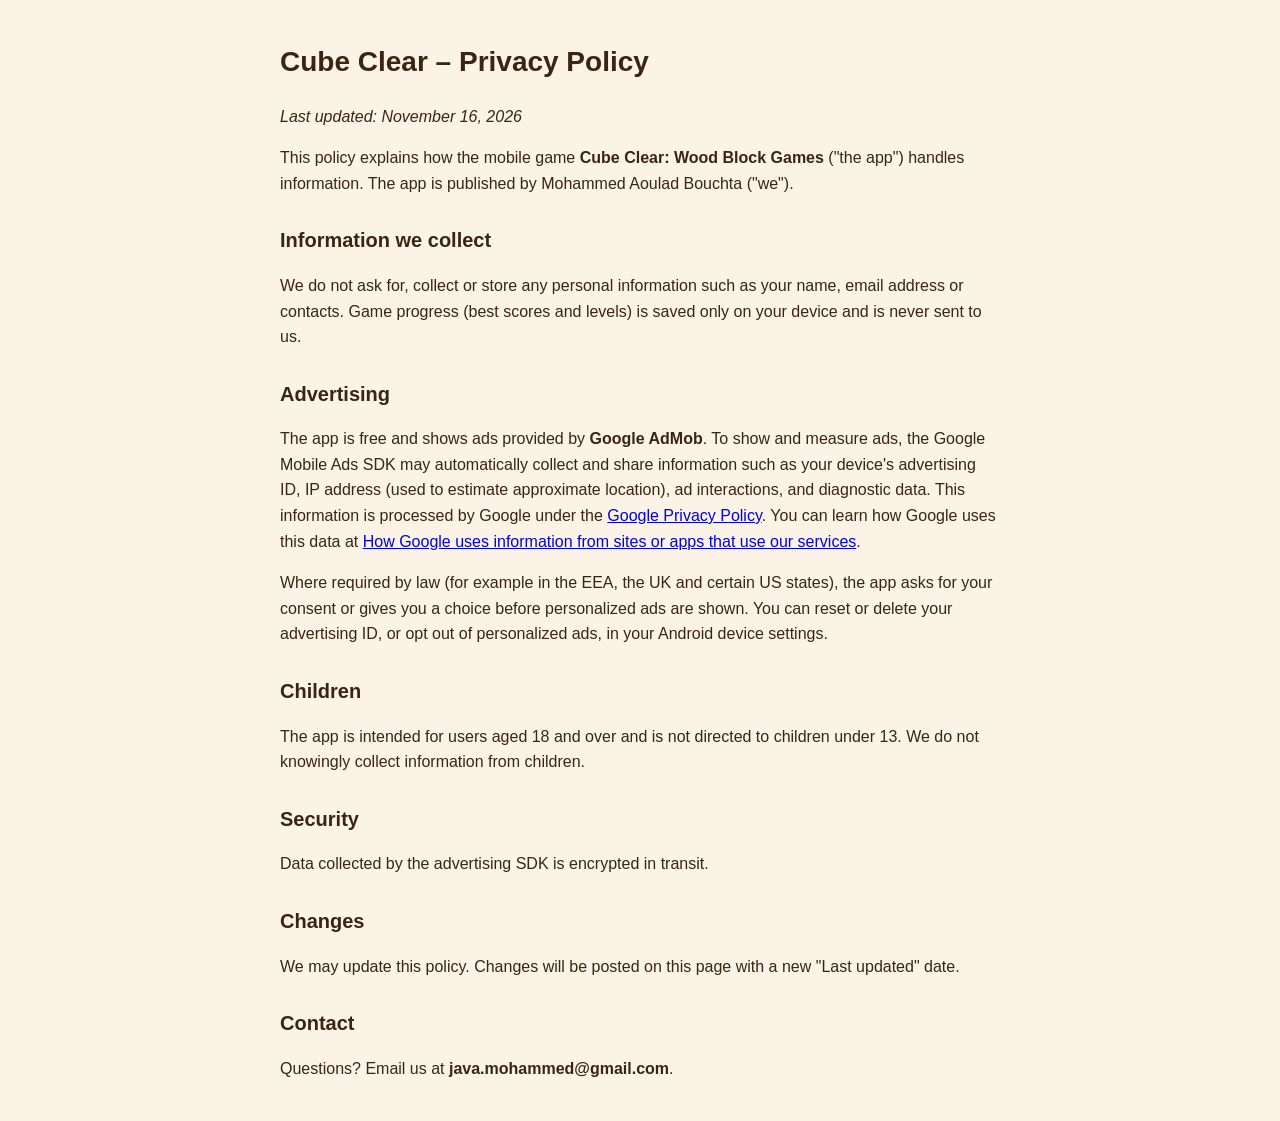
==== privacy-cubeclear.html @ 118a4f5f "Add files via upload" ====
<!DOCTYPE html>
<html lang="en">
<head>
<meta charset="utf-8">
<meta name="viewport" content="width=device-width, initial-scale=1">
<title>Cube Clear – Privacy Policy</title>
<style>
  body { font-family: -apple-system, Segoe UI, Roboto, Arial, sans-serif; max-width: 720px; margin: 40px auto; padding: 0 20px; color: #3b2412; line-height: 1.6; background: #fbf4e6; }
  h1 { font-size: 28px; } h2 { font-size: 20px; margin-top: 28px; }
</style>
</head>
<body>
<h1>Cube Clear – Privacy Policy</h1>
<p><em>Last updated: November 16, 2026</em></p>

<p>This policy explains how the mobile game <strong>Cube Clear: Wood Block Games</strong> ("the app") handles information. The app is published by Mohammed Aoulad Bouchta ("we").</p>

<h2>Information we collect</h2>
<p>We do not ask for, collect or store any personal information such as your name, email address or contacts. Game progress (best scores and levels) is saved only on your device and is never sent to us.</p>

<h2>Advertising</h2>
<p>The app is free and shows ads provided by <strong>Google AdMob</strong>. To show and measure ads, the Google Mobile Ads SDK may automatically collect and share information such as your device's advertising ID, IP address (used to estimate approximate location), ad interactions, and diagnostic data. This information is processed by Google under the <a href="https://policies.google.com/privacy">Google Privacy Policy</a>. You can learn how Google uses this data at <a href="https://policies.google.com/technologies/partner-sites">How Google uses information from sites or apps that use our services</a>.</p>
<p>Where required by law (for example in the EEA, the UK and certain US states), the app asks for your consent or gives you a choice before personalized ads are shown. You can reset or delete your advertising ID, or opt out of personalized ads, in your Android device settings.</p>

<h2>Children</h2>
<p>The app is intended for users aged 18 and over and is not directed to children under 13. We do not knowingly collect information from children.</p>

<h2>Security</h2>
<p>Data collected by the advertising SDK is encrypted in transit.</p>

<h2>Changes</h2>
<p>We may update this policy. Changes will be posted on this page with a new "Last updated" date.</p>

<h2>Contact</h2>
<p>Questions? Email us at <strong>java.mohammed@gmail.com</strong>.</p>
</body>
</html>
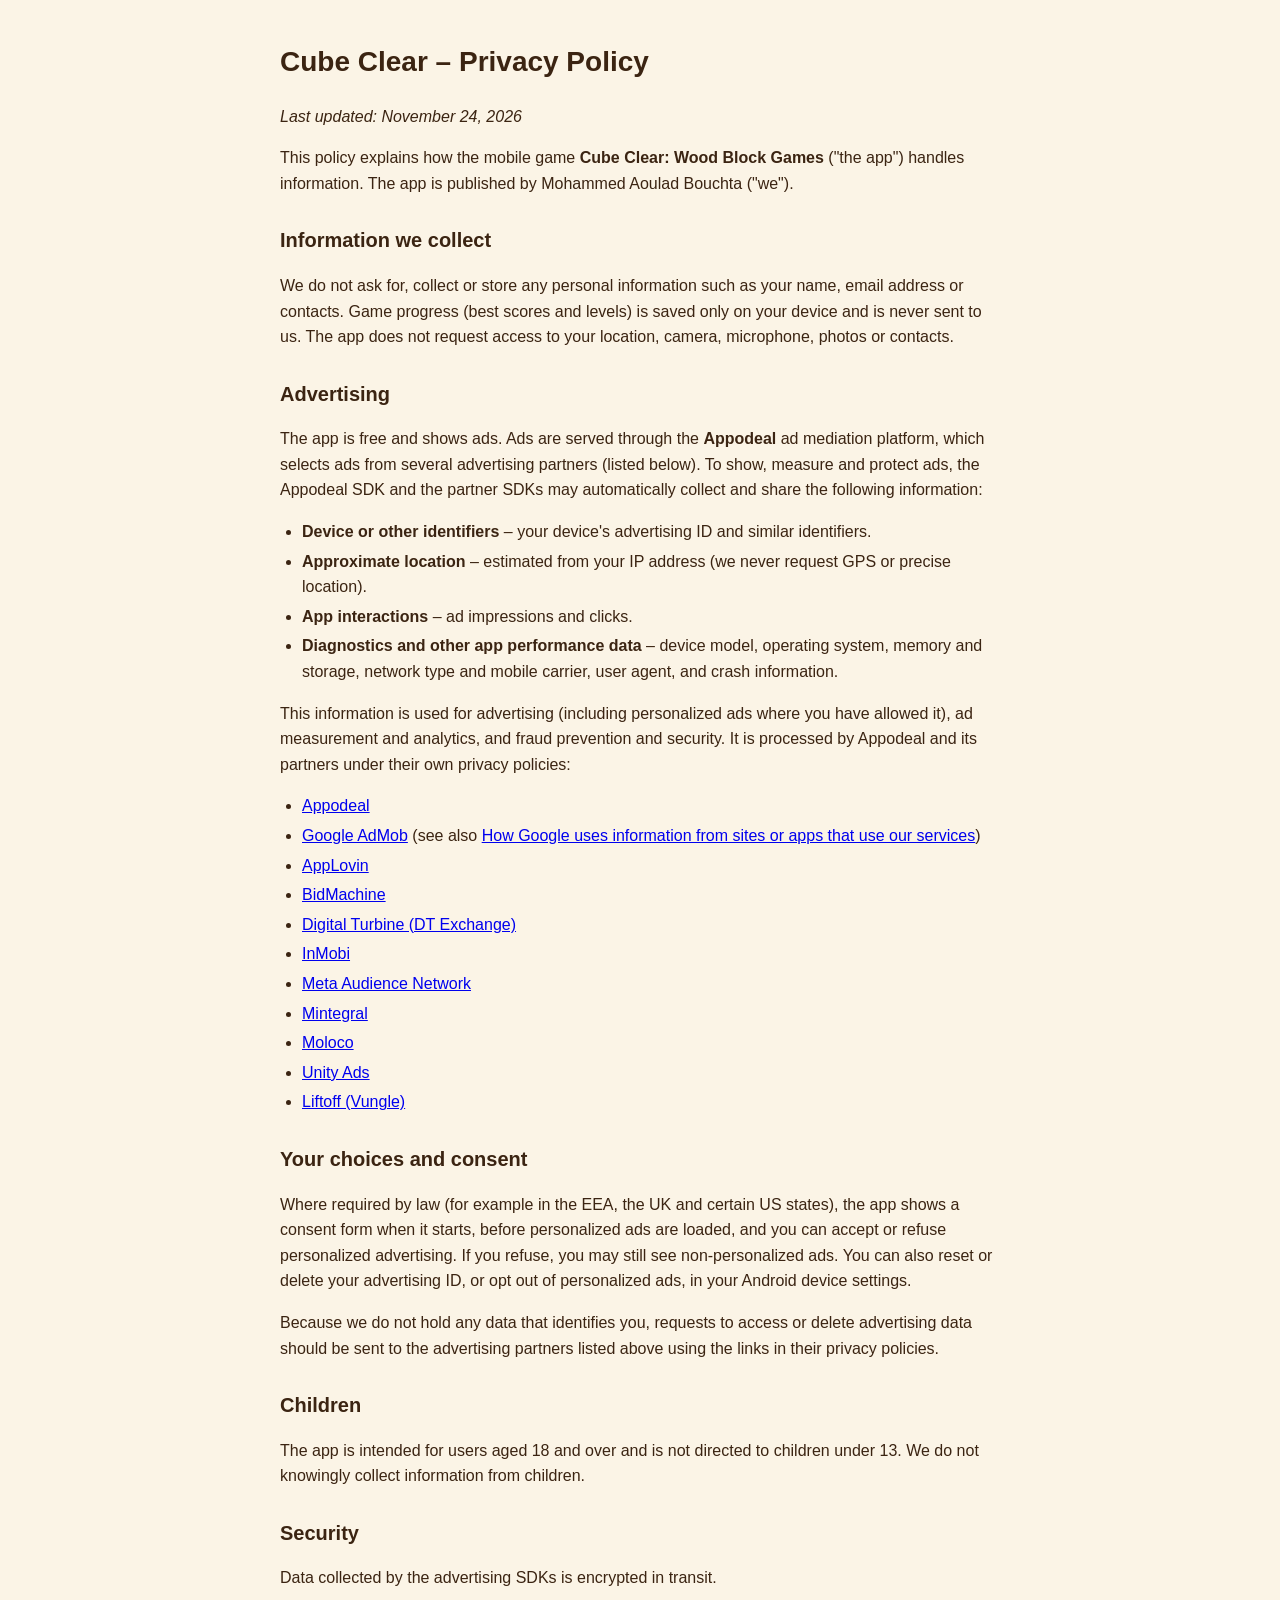
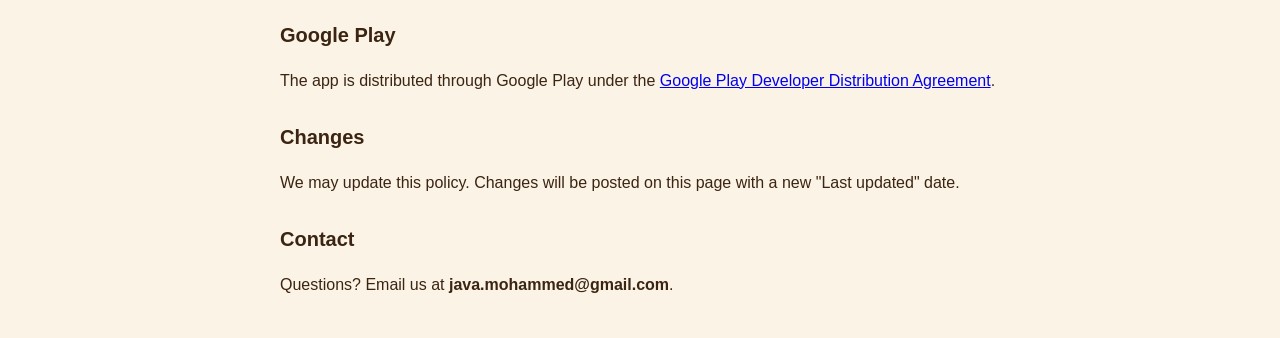
==== commit 8ed4d0bd: "تحديث سياسة خصوصية Cube Clear Co-Authored-By: Claude Opus 5.5 <noreply@anthropic.com> Claude-Session" ====
--- a/privacy-cubeclear.html
+++ b/privacy-cubeclear.html
@@ -7,26 +7,53 @@
 <style>
   body { font-family: -apple-system, Segoe UI, Roboto, Arial, sans-serif; max-width: 720px; margin: 40px auto; padding: 0 20px; color: #3b2412; line-height: 1.6; background: #fbf4e6; }
   h1 { font-size: 28px; } h2 { font-size: 20px; margin-top: 28px; }
+  ul { padding-left: 22px; } li { margin: 4px 0; }
 </style>
 </head>
 <body>
 <h1>Cube Clear – Privacy Policy</h1>
-<p><em>Last updated: November 16, 2026</em></p>
+<p><em>Last updated: November 24, 2026</em></p>
 
 <p>This policy explains how the mobile game <strong>Cube Clear: Wood Block Games</strong> ("the app") handles information. The app is published by Mohammed Aoulad Bouchta ("we").</p>
 
 <h2>Information we collect</h2>
-<p>We do not ask for, collect or store any personal information such as your name, email address or contacts. Game progress (best scores and levels) is saved only on your device and is never sent to us.</p>
+<p>We do not ask for, collect or store any personal information such as your name, email address or contacts. Game progress (best scores and levels) is saved only on your device and is never sent to us. The app does not request access to your location, camera, microphone, photos or contacts.</p>
 
 <h2>Advertising</h2>
-<p>The app is free and shows ads provided by <strong>Google AdMob</strong>. To show and measure ads, the Google Mobile Ads SDK may automatically collect and share information such as your device's advertising ID, IP address (used to estimate approximate location), ad interactions, and diagnostic data. This information is processed by Google under the <a href="https://policies.google.com/privacy">Google Privacy Policy</a>. You can learn how Google uses this data at <a href="https://policies.google.com/technologies/partner-sites">How Google uses information from sites or apps that use our services</a>.</p>
-<p>Where required by law (for example in the EEA, the UK and certain US states), the app asks for your consent or gives you a choice before personalized ads are shown. You can reset or delete your advertising ID, or opt out of personalized ads, in your Android device settings.</p>
+<p>The app is free and shows ads. Ads are served through the <strong>Appodeal</strong> ad mediation platform, which selects ads from several advertising partners (listed below). To show, measure and protect ads, the Appodeal SDK and the partner SDKs may automatically collect and share the following information:</p>
+<ul>
+  <li><strong>Device or other identifiers</strong> – your device's advertising ID and similar identifiers.</li>
+  <li><strong>Approximate location</strong> – estimated from your IP address (we never request GPS or precise location).</li>
+  <li><strong>App interactions</strong> – ad impressions and clicks.</li>
+  <li><strong>Diagnostics and other app performance data</strong> – device model, operating system, memory and storage, network type and mobile carrier, user agent, and crash information.</li>
+</ul>
+<p>This information is used for advertising (including personalized ads where you have allowed it), ad measurement and analytics, and fraud prevention and security. It is processed by Appodeal and its partners under their own privacy policies:</p>
+<ul>
+  <li><a href="https://appodeal.com/privacy-policy/">Appodeal</a></li>
+  <li><a href="https://policies.google.com/privacy">Google AdMob</a> (see also <a href="https://policies.google.com/technologies/partner-sites">How Google uses information from sites or apps that use our services</a>)</li>
+  <li><a href="https://www.applovin.com/privacy/">AppLovin</a></li>
+  <li><a href="https://bidmachine.io/privacy-policy/">BidMachine</a></li>
+  <li><a href="https://www.digitalturbine.com/privacy-policy">Digital Turbine (DT Exchange)</a></li>
+  <li><a href="https://www.inmobi.com/privacy-policy">InMobi</a></li>
+  <li><a href="https://www.facebook.com/privacy/policy">Meta Audience Network</a></li>
+  <li><a href="https://www.mintegral.com/en/privacy">Mintegral</a></li>
+  <li><a href="https://www.moloco.com/privacy-policy">Moloco</a></li>
+  <li><a href="https://unity.com/legal/game-player-and-app-user-privacy-policy">Unity Ads</a></li>
+  <li><a href="https://liftoff.io/privacy-policy/">Liftoff (Vungle)</a></li>
+</ul>
+
+<h2>Your choices and consent</h2>
+<p>Where required by law (for example in the EEA, the UK and certain US states), the app shows a consent form when it starts, before personalized ads are loaded, and you can accept or refuse personalized advertising. If you refuse, you may still see non-personalized ads. You can also reset or delete your advertising ID, or opt out of personalized ads, in your Android device settings.</p>
+<p>Because we do not hold any data that identifies you, requests to access or delete advertising data should be sent to the advertising partners listed above using the links in their privacy policies.</p>
 
 <h2>Children</h2>
 <p>The app is intended for users aged 18 and over and is not directed to children under 13. We do not knowingly collect information from children.</p>
 
 <h2>Security</h2>
-<p>Data collected by the advertising SDK is encrypted in transit.</p>
+<p>Data collected by the advertising SDKs is encrypted in transit.</p>
+
+<h2>Google Play</h2>
+<p>The app is distributed through Google Play under the <a href="https://play.google.com/about/developer-distribution-agreement.html">Google Play Developer Distribution Agreement</a>.</p>
 
 <h2>Changes</h2>
 <p>We may update this policy. Changes will be posted on this page with a new "Last updated" date.</p>
